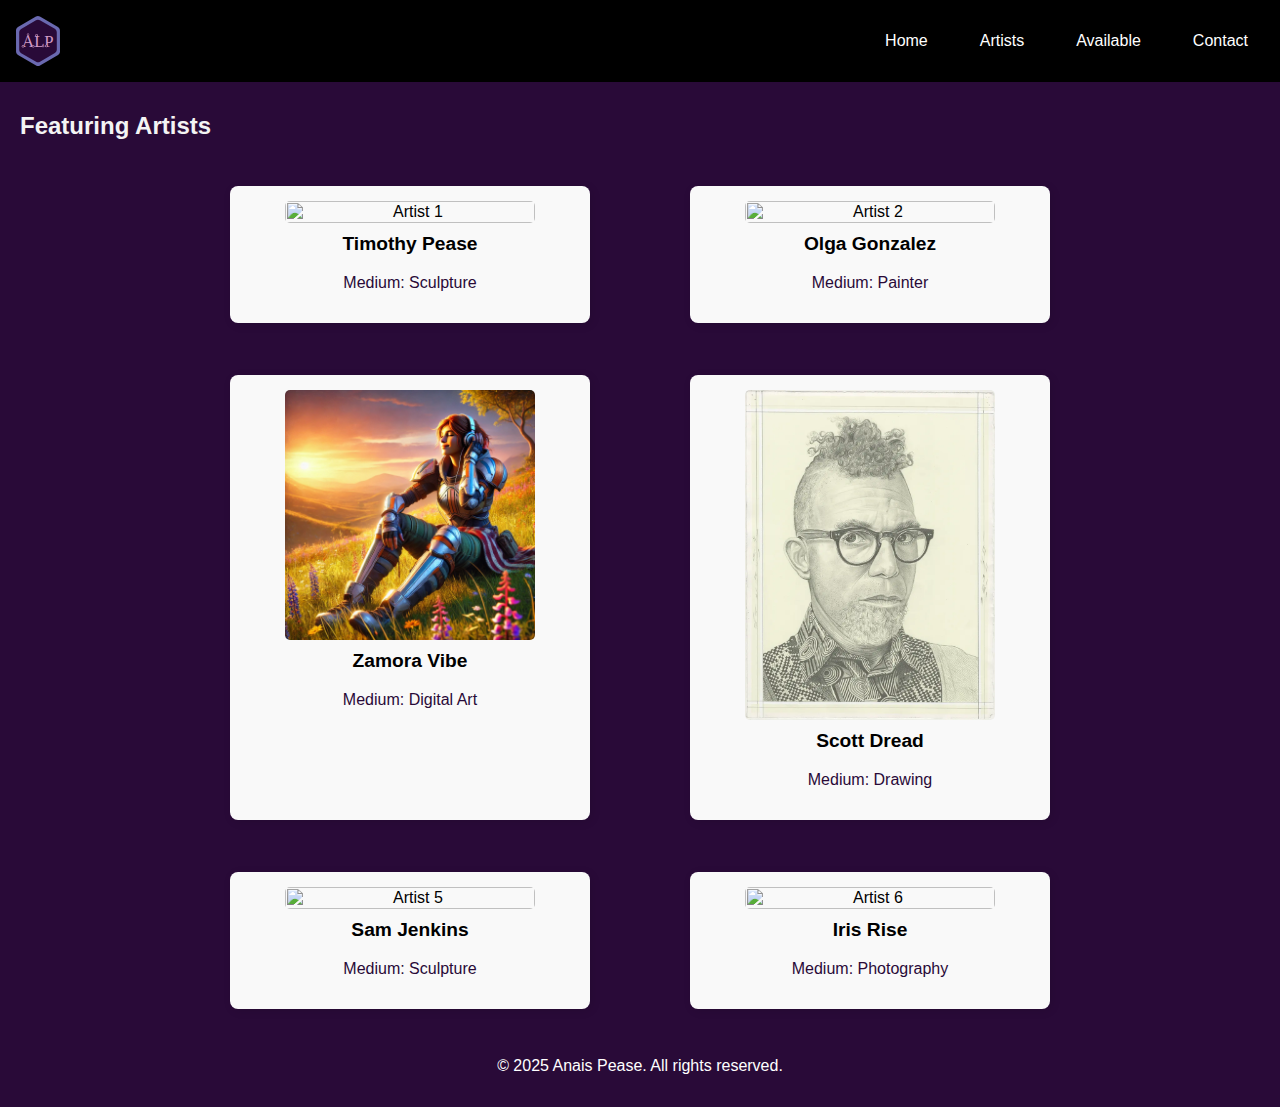
==== artist.html @ d34af565 "html for available" ====
<html lang="en">

<head>
    <!-- Character encoding should be declared early -->
    <meta charset="utf-8">

    <!-- Ensure proper rendering and touch zooming -->
    <meta name="viewport" content="width=device-width, initial-scale=1">

    <!-- Document title -->
    <title>Senior Art Exhibition</title>

    <!-- Meta description for SEO -->
    <meta name="description" content="A website for a recurring senor art event.">

    <!-- Meta keywords for SEO (note: search engines may give this less weight) -->
    <meta name="keywords" content="art, senior art, first fridays">

    <!-- Author of the document -->
    <meta name="author" content="Anais Pease">

    <!-- Compatibility with Internet Explorer -->
    <meta http-equiv="X-UA-Compatible" content="IE=edge">

    <!-- Link to external CSS stylesheet -->
    <link rel="stylesheet" href="styles.css">
    <link rel="stylesheet" href="artistStyles.css">
   

    <!-- Optimize for mobile devices -->
    <meta name="HandheldFriendly" content="true">
</head>

<body>
    <!--Navigation and logo-->
<header>
    <div class="logo">
        <a href="index.html"><img src="Logo/Anais_Pease_logo-color.svg.svg" alt="ALP Logo"></a>
    </div>
    <nav>
        <ul>
            <li><a href="index.html">Home</a></li>
            <li><a href="artist.html">Artists</a></li>
            <li><a href="available.html">Available</a></li>
            <li><a href="#">Contact</a></li>
        </ul>
    </nav>
</header>
<main id="featuring">
    <h2>Featuring Artists</h2>
    <section class="artists">
        <figure class="artist">
            <img src="Photos/artists/Timp.png" alt="Artist 1">
            <figcaption>
                <h3>Timothy Pease</h3>
                <p>Medium: Sculpture</p>
            </figcaption>
        </figure>
        <figure class="artist">
            <img src="Photos/artists/oolga.png" alt="Artist 2">
            <figcaption>
                <h3>Olga Gonzalez</h3>
                <p>Medium: Painter</p>
            </figcaption>
        </figure>
        <figure class="artist">
            <img src="Photos/artists/vibing.webp" alt="Artist 3">
            <figcaption>
                <h3>Zamora Vibe</h3>
                <p>Medium: Digital Art</p>
            </figcaption>
        </figure>
        <figure class="artist">
            <img src="Photos/artists/Dread-Scott.png" alt="Artist 4">
            <figcaption>
                <h3>Scott Dread</h3>
                <p>Medium: Drawing</p>
            </figcaption>
        </figure>
        <figure class="artist">
            <img src="Photos/artists/Sam.png" alt="Artist 5">
            <figcaption>
                <h3>Sam Jenkins</h3>
                <p>Medium: Sculpture</p>
            </figcaption>
        </figure>
        <figure class="artist">
            <img src="Photos/artists/lanscape.png" alt="Artist 6">
            <figcaption>
                <h3>Iris Rise</h3>
                <p>Medium: Photography</p>
            </figcaption>
        </figure>
    </section>
</main>

<footer>
    <p>&copy; 2025 Anais Pease. All rights reserved.</p>
</footer>

</body>
</html>
---- styles.css ----
/* Reset some default browser styles */
body, h1, ul {
    margin: 0;
    padding: 0;
}

body {
    margin: 0;
    font-family: Arial, sans-serif;
    background-color: #290A38;
}

header {
    display: flex;
    justify-content: space-between;
    align-items: center;
    padding: 1rem;
    background-color: #000000;
}

.logo img {
    height: 50px;
}

nav ul {
    display: flex;
    list-style: none;
    margin: 0;
    padding: 0;
}

nav ul li {
    margin-left: 20px;
}

nav ul li a {
    text-decoration: none;
    color: white;
    padding: 0.5rem 1rem;
}

nav ul li a:hover {
    background-color: #290A38;
    border-radius: 5px;
}
/* Responsive Design */
@media (max-width: 768px) {
    header {
        flex-direction: column;
        align-items: flex-start;
    }
    nav ul {
        flex-direction: column;
        width: 100%;
    }
    nav ul li {
        margin: 10px 0;
    }
    nav ul li a {
        display: block;
        width: 100%;
    }
}

/* Two-Column Layout */
h1,h2{
    color: #f4f4f4;
    margin-left: 10px;
    padding: 10px;

}
.event-layout {
    display: grid;
    grid-template-columns: 1fr;
    gap: 1rem;
    padding: 1rem;
}

.left-column, .right-column {
    padding: 1rem;
    background-color: #f4f4f4;
}

.buy-button {
    display: block;
    width: 100%;
    padding: 1rem;
    margin-bottom: 1rem;
    background-color: #ff00b3;
    color: white;
    border: none;
    cursor: pointer;
    font-size: 1rem;
}

.buy-button:hover {
    background-color: #290A38;
}

.event-image, .map-image {
    width: 100%;
    height: auto;
}
.map-image {
    display: flex;
    justify-self: center;
    width: auto;
    height: 50%;
    align-items: center;
}
/* Responsive Design */
@media (min-width: 768px) {
    .event-layout {
        grid-template-columns: 1fr 1fr;
    }
}

footer {
    text-align: center;
    padding: 1rem;
    color: white;
}
/*Styles for the carousel and grid on available page.*/
.product-showcase {
    width: 90%;
    margin: auto;
}

.view-toggle {
    text-align: center;
    margin-bottom: 20px;
}

.view-toggle button {
    padding: 10px 20px;
    margin: 0 5px;
    cursor: pointer;
}
.product-item img {
    width: 100%; /* Ensures the image takes up the full width of its container */
    height: auto; /* Maintains the aspect ratio */
    max-width: 300px; /* Sets a maximum width to prevent excessively large images */
    object-fit: cover; /* Ensures the image covers the container without distortion */
    border-radius: 8px; /* Optional: adds rounded corners */
    box-shadow: 0 4px 8px rgba(0, 0, 0, 0.1); /* Optional: adds a subtle shadow for depth */
}

/* Carousel styles */
.carousel-view {
    display: none; /* Hide by default */
}

.carousel {
    position: relative;
    overflow: hidden;
}

.carousel-inner {
    display: flex;
    transition: transform 0.5s ease;
}

.carousel-item {
    min-width: 100%;
    box-sizing: border-box;
}

.carousel-item img {
    max-width: 100%;
    height: auto;
    object-fit: cover;
}

.carousel-control {
    position: absolute;
    top: 50%;
    transform: translateY(-50%);
    background-color: rgba(0, 0, 0, 0.5);
    color: white;
    border: none;
    padding: 10px;
    cursor: pointer;
}

/* Grid view specific styles */
.grid-view .product-item {
    flex: 1 1 calc(33.333% - 20px); /* Three items per row with space between */
    margin: 10px;
}

.grid-view .product-item img {
    max-width: 100%; /* Ensures images fit within their grid items */
}

/* Carousel view specific styles */
.carousel-view .product-item {
    min-width: 80%; /* Adjusts the visible portion in the carousel */
    margin: 0 auto; /* Centers the item */
}

.carousel-view .product-item img {
    max-width: 100%; /* Ensures images fit within their carousel items */
}

.carousel-control.prev {
    left: 10px;
}

.carousel-control.next {
    right: 10px;
}

/* Grid styles */
.grid-view {
    display: none; /* Hide by default */
}

.grid-container {
    display: grid;
    grid-template-columns: repeat(auto-fit, minmax(200px, 1fr));
    gap: 20px;
}

.grid-item {
    text-align: center;
}

.grid-item img {
    width: 100%;
    height: auto;
    object-fit: cover;
}

/* Show carousel by default */
.carousel-view {
    display: block;
}
---- artistStyles.css ----
body {
    margin: 0;
    font-family: Arial, sans-serif;
    background-color: #290A38;
}

header {
    display: flex;
    justify-content: space-between;
    align-items: center;
    padding: 1rem;
    background-color: #000000;
}

.logo img {
    height: 50px;
}

nav ul {
    display: flex;
    list-style: none;
    margin: 0;
    padding: 0;
}

nav ul li {
    margin-left: 20px;
}

nav ul li a {
    text-decoration: none;
    color: white;
    padding: 0.5rem 1rem;
}

nav ul li a:hover {
    background-color: #290A38;
    border-radius: 5px;
}
/*Artist styles*/

.artists {
    display: grid;
    grid-template-columns: repeat(2, 1fr); /* Creates 2 equal-width columns */
    grid-template-rows: repeat(3, auto); /* 3 rows, height adjusts to content */
    gap: 20px; /* Space between grid items */
    max-width: 900px; /* Keeps it from stretching too wide */
    margin: 0 auto; /* Centers the section */
}

.artist {
    display: flex;
    flex-direction: column;
    align-items: center;
    text-align: center;
    background-color: #f9f9f9; /* Light background for contrast */
    padding: 15px;
    border-radius: 8px;
    box-shadow: 2px 2px 10px rgba(0, 0, 0, 0.1);
}

.artist img {
    width: 100%;
    max-width: 250px; /* Controls image size */
    height: auto;
    border-radius: 5px; /* Optional rounded corners */
}

.artist h3 {
    margin-top: 10px;
    font-size: 1.2rem;
}

.artist p {
    font-size: 1rem;
    color: #290A38;
}
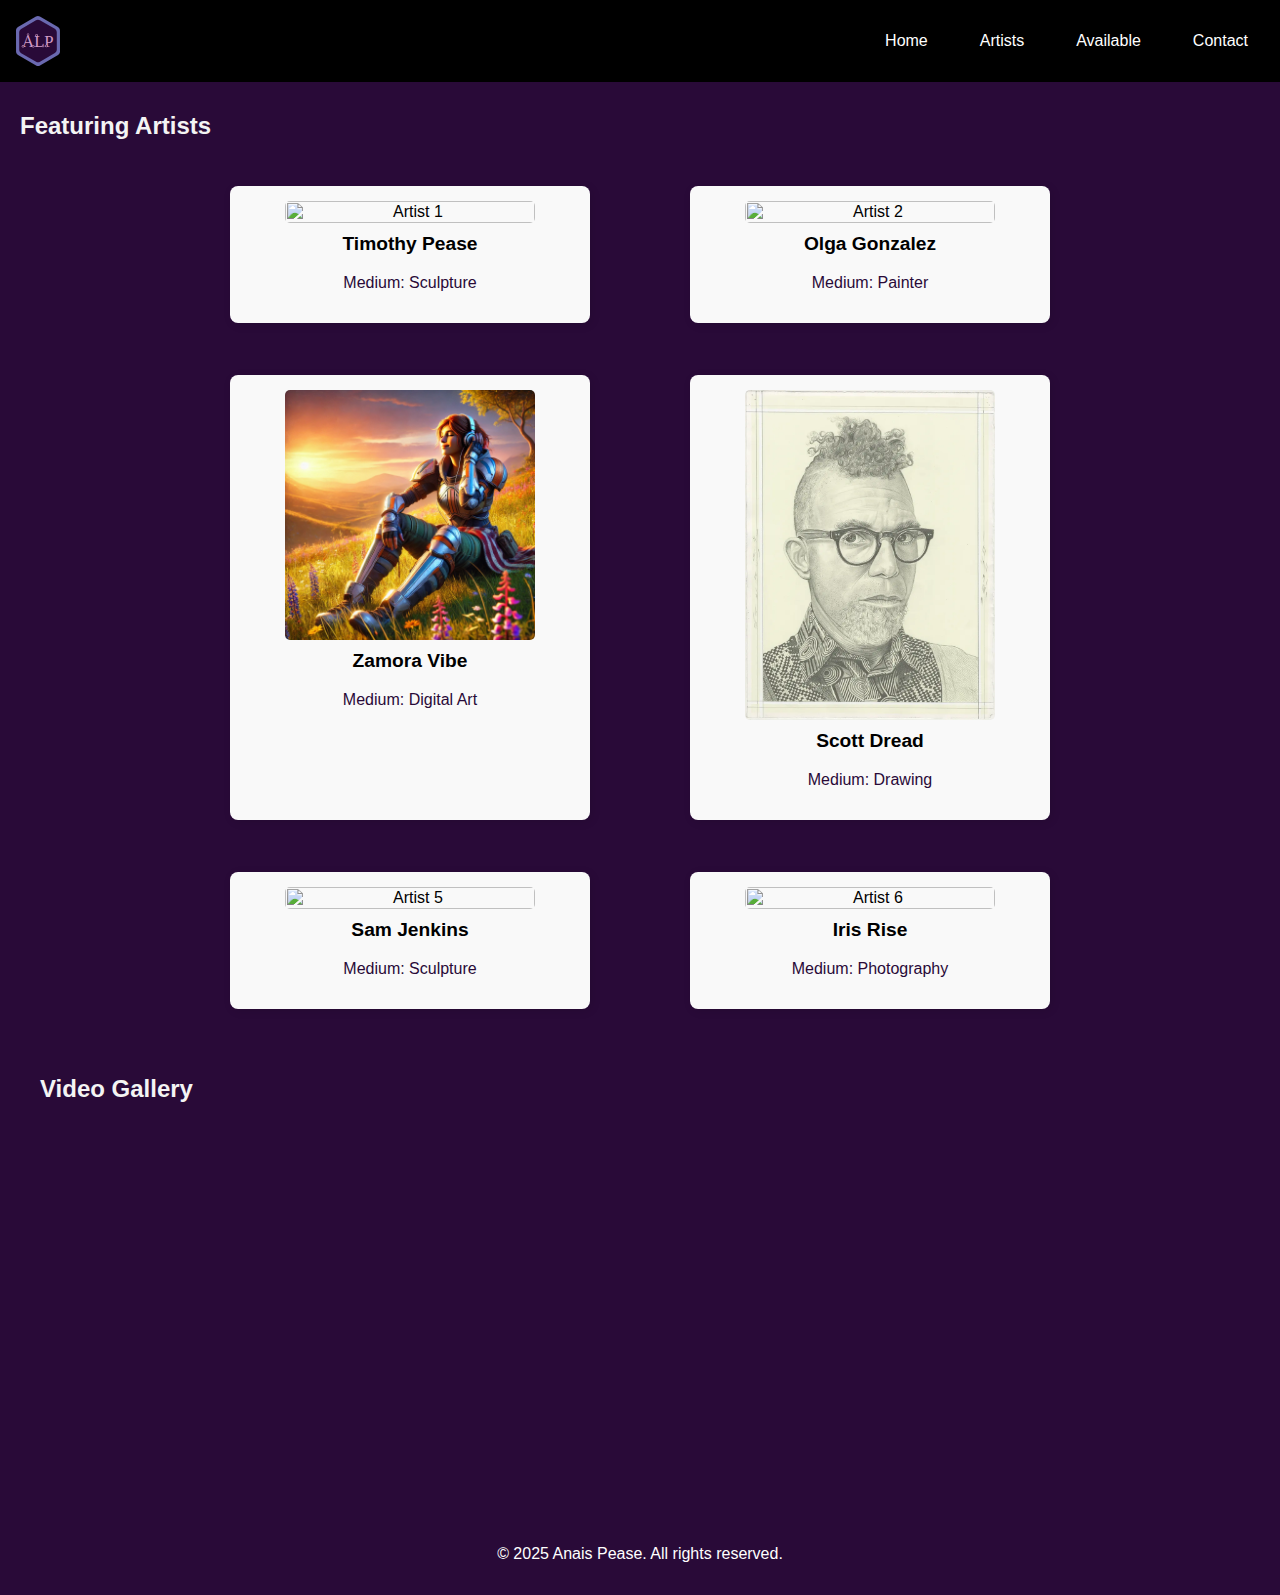
==== commit 1f09c0b9: "contact page" ====
--- a/artist.html
+++ b/artist.html
@@ -42,7 +42,7 @@
             <li><a href="index.html">Home</a></li>
             <li><a href="artist.html">Artists</a></li>
             <li><a href="available.html">Available</a></li>
-            <li><a href="#">Contact</a></li>
+            <li><a href="Contact.html">Contact</a></li>
         </ul>
     </nav>
 </header>
@@ -94,6 +94,21 @@
     </section>
 </main>
 
+<section id="video-gallery">
+    <h2>Video Gallery</h2>
+    <div class="video-container">
+        <!-- Embed video from YouTube -->
+         <iframe width="560" height="315" src="https://www.youtube.com/embed/cifhF0mCouA" frameborder="0" allow="accelerometer; autoplay; clipboard-write; encrypted-media; gyroscope; picture-in-picture" allowfullscreen></iframe>
+
+        <!-- Place holder and example for a vimeo -->
+        <!-- Embed another video from Vimeo -->
+        <iframe src="https://player.vimeo.com/video/VIDEO_ID" width="640" height="360" frameborder="0" allow="autoplay; fullscreen; picture-in-picture" allowfullscreen></iframe>
+
+
+    </div>
+</section>
+
+
 <footer>
     <p>&copy; 2025 Anais Pease. All rights reserved.</p>
 </footer>
--- a/styles.css
+++ b/styles.css
@@ -62,7 +62,7 @@
     }
 }
 
-/* Two-Column Layout */
+/* Two-Column Layout for home page.*/
 h1,h2{
     color: #f4f4f4;
     margin-left: 10px;
@@ -108,7 +108,7 @@
     height: 50%;
     align-items: center;
 }
-/* Responsive Design */
+/* Responsive Design for home page.*/
 @media (min-width: 768px) {
     .event-layout {
         grid-template-columns: 1fr 1fr;
@@ -120,118 +120,114 @@
     padding: 1rem;
     color: white;
 }
-/*Styles for the carousel and grid on available page.*/
-.product-showcase {
-    width: 90%;
-    margin: auto;
-}
-
+/*Styles for the available page.*/
+/* View Toggle Buttons */
 .view-toggle {
     text-align: center;
-    margin-bottom: 20px;
+    margin: 20px 0;
 }
 
 .view-toggle button {
     padding: 10px 20px;
     margin: 0 5px;
     cursor: pointer;
-}
+    background-color: #ff00b3;
+    color: white;
+    border: none;
+    border-radius: 5px;
+}
+
+.view-toggle button:hover {
+    background-color: #290A38;
+}
+
+/* Product Container */
+.product-container {
+    display: grid;
+    gap: 20px;
+    padding: 0 20px;
+}
+
+/* Grid View */
+.grid-view {
+    grid-template-columns: repeat(3, 1fr);
+}
+
+.product-item {
+    background-color: #fff;
+    color: #000;
+    padding: 10px;
+    border-radius: 5px;
+    text-align: center;
+}
+
 .product-item img {
-    width: 100%; /* Ensures the image takes up the full width of its container */
-    height: auto; /* Maintains the aspect ratio */
-    max-width: 300px; /* Sets a maximum width to prevent excessively large images */
-    object-fit: cover; /* Ensures the image covers the container without distortion */
-    border-radius: 8px; /* Optional: adds rounded corners */
-    box-shadow: 0 4px 8px rgba(0, 0, 0, 0.1); /* Optional: adds a subtle shadow for depth */
-}
-
-/* Carousel styles */
+    width: 100%;
+    height: auto;
+    max-width: 300px;
+    object-fit: cover;
+    border-radius: 8px;
+    box-shadow: 0 4px 8px rgba(0, 0, 0, 0.1);
+}
+
+.product-item h3 {
+    margin: 10px 0;
+}
+
+.product-item p {
+    margin: 5px 0;
+}
+
+.product-item button {
+    padding: 10px 20px;
+    margin-top: 10px;
+    background-color: #ff00b3;
+    color: white;
+    border: none;
+    border-radius: 5px;
+    cursor: pointer;
+}
+
+.product-item button:hover {
+    background-color: #290A38;
+}
+
+/* Carousel View */
 .carousel-view {
-    display: none; /* Hide by default */
-}
-
-.carousel {
-    position: relative;
-    overflow: hidden;
-}
-
-.carousel-inner {
-    display: flex;
-    transition: transform 0.5s ease;
-}
-
-.carousel-item {
-    min-width: 100%;
+    display: flex;
+    overflow-x: auto;
+    scroll-snap-type: x mandatory;
+}
+
+.carousel-view .product-item {
+    flex: 0 0 auto;
+    scroll-snap-align: center;
+    margin-right: 20px;
+}
+
+/* Responsive Design */
+@media (max-width: 768px) {
+    .grid-view {
+        grid-template-columns: 1fr;
+    }
+}
+
+/* Styles for the videos on artists page */
+#video-gallery {
+    width: 100%;
+    padding: 20px;
     box-sizing: border-box;
 }
 
-.carousel-item img {
+.video-container {
+    display: flex;
+    justify-content: space-around;
+    flex-wrap: wrap;
+    gap: 20px;
+}
+
+.video-container iframe {
     max-width: 100%;
-    height: auto;
-    object-fit: cover;
-}
-
-.carousel-control {
-    position: absolute;
-    top: 50%;
-    transform: translateY(-50%);
-    background-color: rgba(0, 0, 0, 0.5);
-    color: white;
-    border: none;
-    padding: 10px;
-    cursor: pointer;
-}
-
-/* Grid view specific styles */
-.grid-view .product-item {
-    flex: 1 1 calc(33.333% - 20px); /* Three items per row with space between */
-    margin: 10px;
-}
-
-.grid-view .product-item img {
-    max-width: 100%; /* Ensures images fit within their grid items */
-}
-
-/* Carousel view specific styles */
-.carousel-view .product-item {
-    min-width: 80%; /* Adjusts the visible portion in the carousel */
-    margin: 0 auto; /* Centers the item */
-}
-
-.carousel-view .product-item img {
-    max-width: 100%; /* Ensures images fit within their carousel items */
-}
-
-.carousel-control.prev {
-    left: 10px;
-}
-
-.carousel-control.next {
-    right: 10px;
-}
-
-/* Grid styles */
-.grid-view {
-    display: none; /* Hide by default */
-}
-
-.grid-container {
-    display: grid;
-    grid-template-columns: repeat(auto-fit, minmax(200px, 1fr));
-    gap: 20px;
-}
-
-.grid-item {
-    text-align: center;
-}
-
-.grid-item img {
-    width: 100%;
-    height: auto;
-    object-fit: cover;
-}
-
-/* Show carousel by default */
-.carousel-view {
-    display: block;
-}
+    border: none; /* Removes the default iframe border */
+    aspect-ratio: 16 / 9; /* Maintains a 16:9 aspect ratio */
+}--- a/artistStyles.css
+++ b/artistStyles.css
@@ -76,4 +76,22 @@
     color: #290A38;
 }
 
+/* Styles for the videos on artists page */
+#video-gallery {
+    width: 100%;
+    padding: 20px;
+    box-sizing: border-box;
+}
 
+.video-container {
+    display: flex;
+    justify-content: space-around;
+    flex-wrap: wrap;
+    gap: 20px;
+}
+
+.video-container iframe {
+    max-width: 100%;
+    border: none; /* Removes the default iframe border */
+    aspect-ratio: 16 / 9; /* Maintains a 16:9 aspect ratio */
+}
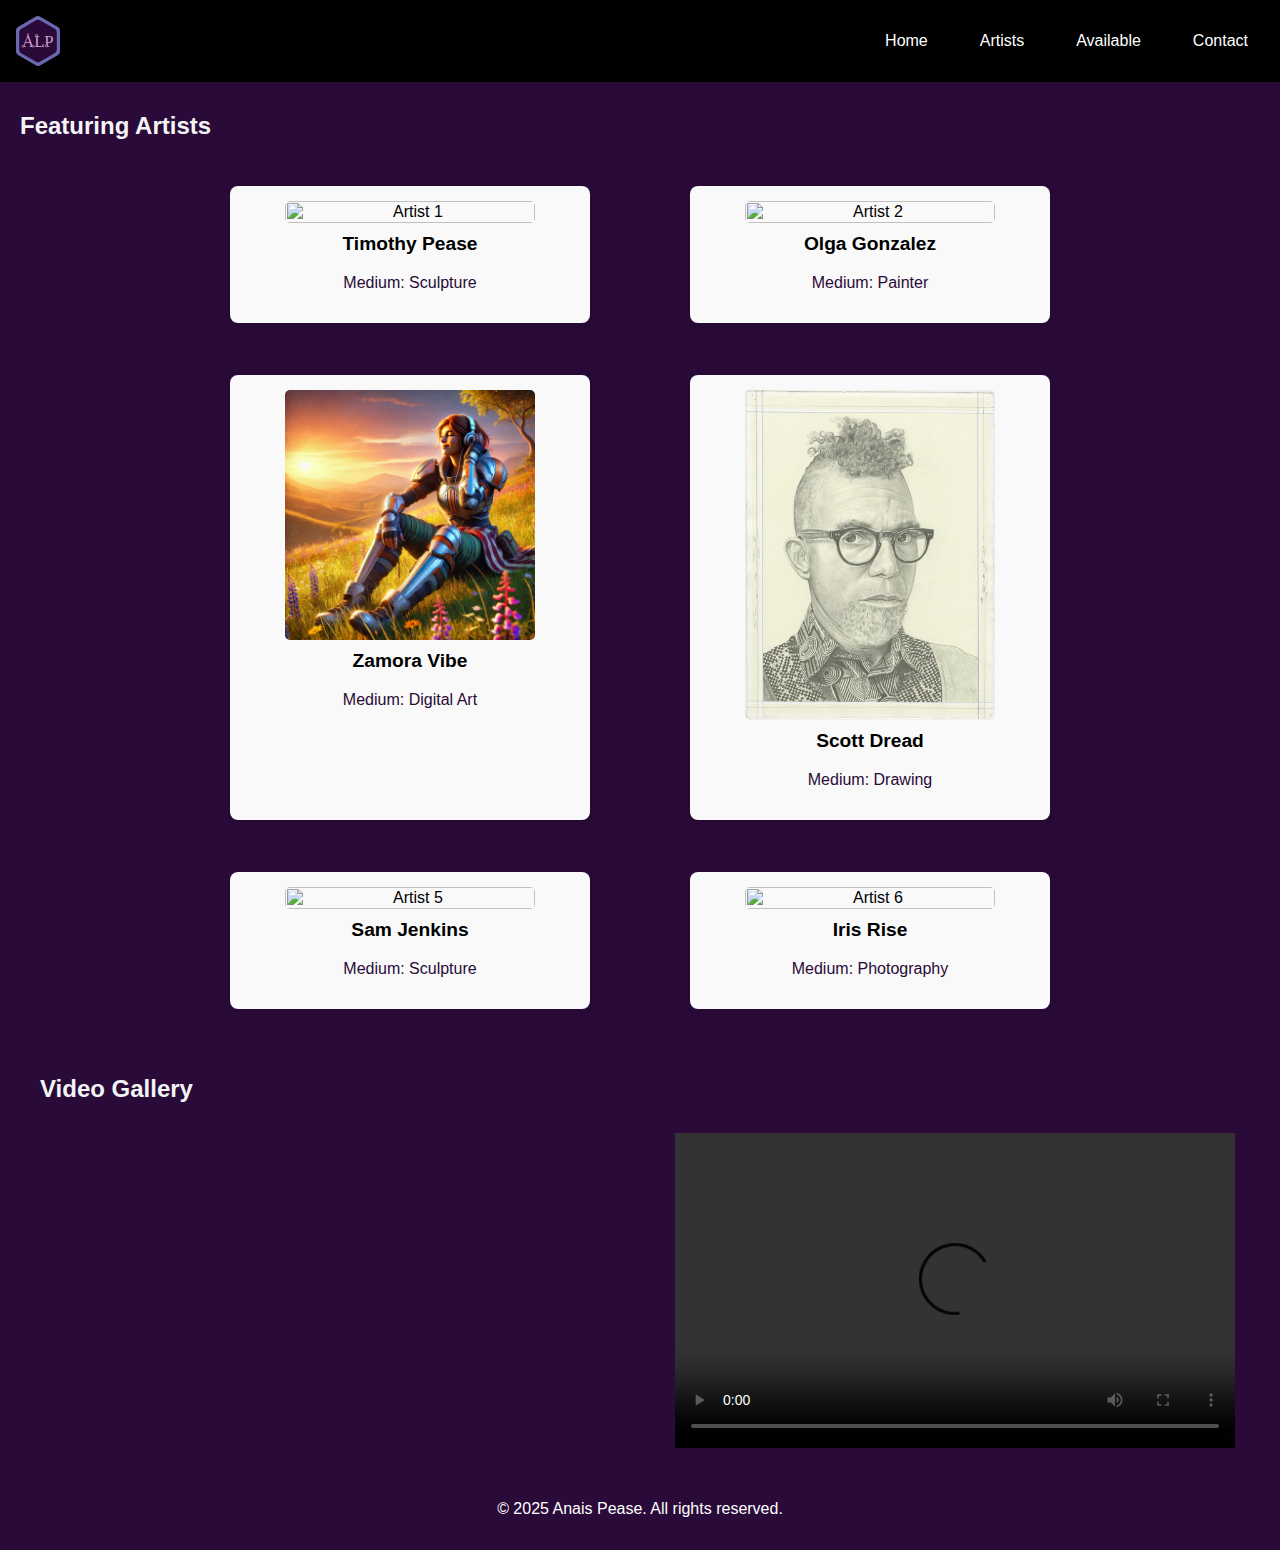
==== commit 000a2a71: "done" ====
--- a/artist.html
+++ b/artist.html
@@ -100,15 +100,18 @@
         <!-- Embed video from YouTube -->
          <iframe width="560" height="315" src="https://www.youtube.com/embed/cifhF0mCouA" frameborder="0" allow="accelerometer; autoplay; clipboard-write; encrypted-media; gyroscope; picture-in-picture" allowfullscreen></iframe>
 
-        <!-- Place holder and example for a vimeo -->
-        <!-- Embed another video from Vimeo -->
-        <iframe src="https://player.vimeo.com/video/VIDEO_ID" width="640" height="360" frameborder="0" allow="autoplay; fullscreen; picture-in-picture" allowfullscreen></iframe>
+   <!-- Local video file -->
+   <video controls width="560" height="315">
+    <source src="Videos/FinalInterview.mp4" type="video/mp4">
+    Your browser does not support the video tag.
+</video>
 
 
     </div>
 </section>
 
-
+<!-- Link to external JavaScript file -->
+<script src="scripts.js"></script>
 <footer>
     <p>&copy; 2025 Anais Pease. All rights reserved.</p>
 </footer>
--- a/styles.css
+++ b/styles.css
@@ -1,4 +1,5 @@
 /* Reset some default browser styles */
+
 body, h1, ul {
     margin: 0;
     padding: 0;
@@ -43,6 +44,7 @@
     background-color: #290A38;
     border-radius: 5px;
 }
+
 /* Responsive Design */
 @media (max-width: 768px) {
     header {
@@ -114,7 +116,15 @@
         grid-template-columns: 1fr 1fr;
     }
 }
-
+/* Sets the whole page on a flex box to ensure the content is spaced correctly and that the footer is at the bottom of the page. */
+.content {
+    display: flex;
+    flex-direction: column;
+    min-height: 100vh; /* Uses the full view height */
+}
+
+
+/* Footer styles */
 footer {
     text-align: center;
     padding: 1rem;
@@ -212,22 +222,136 @@
     }
 }
 
-/* Styles for the videos on artists page */
-#video-gallery {
-    width: 100%;
+/* Styles for the contact page */
+/* Styles for the chatbox-with-tail */
+.contact-main{
+    display: flex; /* Enables the use of flexbox properties */
+    flex: 1;
+    align-items: center; /* Vertically center the content */
+    justify-content: center; /* Horizontally center the content */
     padding: 20px;
-    box-sizing: border-box;
-}
-
-.video-container {
-    display: flex;
-    justify-content: space-around;
-    flex-wrap: wrap;
-    gap: 20px;
-}
-
-.video-container iframe {
-    max-width: 100%;
-    border: none; /* Removes the default iframe border */
-    aspect-ratio: 16 / 9; /* Maintains a 16:9 aspect ratio */
-}+    height: auto; 
+    width: 100%;
+    font-family: Cambria, Cochin, Georgia, Times, 'Times New Roman', serif;
+}
+.contact-container {
+    margin: 50px auto;
+    padding: 20px;
+    width: 485px;
+    line-height: 1.6;
+}
+
+.chatbox {
+    position: relative;
+    background-color: rgb(241, 198, 247); /* Light purple */
+    border-radius: 20px;
+    padding: 15px;
+    max-width: 90%;
+    color: #290A38;
+    font-size: 16px;
+    margin-bottom: 10px;
+}
+
+.chatbox::after {
+    content: '';
+    position: absolute;
+    bottom: 0;
+    left: 50px;
+    width: 0;
+    height: 0;
+    border: 20px solid transparent;
+    border-top-color: #F1C6F7;
+    border-bottom: 0;
+    margin-left: -10px;
+    margin-bottom: -20px;
+}
+
+.contact-icons {
+    display: flex;
+    justify-content: space-evenly;
+}
+
+.contact-icons div {
+    align-items: center;
+    display: flex;
+    margin: 20px auto;
+}
+
+.contact-icons img {
+    width: 40px; /* Adjust size as needed */
+    margin-right: 10px;
+}
+
+span {
+    color: #FFF; /* White color for the text */
+    font-size: 14px;
+}
+
+/* Icons color change. */
+.contact-icons img {
+    filter: invert(100%); /* Makes black icons white */
+}
+
+/* contact page h1 tag */
+.contact-main h1 {
+    color: #290A38; /* Change the color */
+    font-size: 24px; /* Set the font size */
+    text-align: left; /* Align the text to the center */
+    font-weight: bold; /* Make the font bold */
+    padding: 10px; /* Add padding above and below the text */
+}
+.contact-main p{
+    padding-top: 0;
+    padding-bottom: 0;
+    padding: 25px;
+    font-size: 18px;
+}
+/* Styles for the form on contact page */
+form {
+    margin: 20px auto;
+    padding: 20px;
+    color: #F1C6F7; /* Uses text color based on theme */
+    border-radius: 5px;
+    display: flex;
+    flex-direction: column;
+    align-items: center;
+    justify-content: center;
+    width: 100%;
+    max-width: 380px;
+
+}
+
+.form-group {
+    margin-bottom: 10px;
+}
+
+label {
+    display: block;
+    margin-bottom: 5px;
+    color: var(--text-color); /* Ensures label text follows theme */
+}
+
+input[type="text"], input[type="radio"] {
+    margin-right: 10px;
+}
+
+button {
+    padding: 10px 20px;
+    background-color: #ff00b3; /* Ensure this is the variable used */
+    color: #290A38;
+    border: none;
+    border-radius: 5px;
+    cursor: pointer;
+}
+
+button:hover {
+    background-color: #333; /* This is specifically for hover state */
+    color: #ff00b3;
+}
+
+/*Styles the icons to size*/
+img.icon {
+    vertical-align: middle;
+    width: 24px; /* Adjust size as necessary */
+    filter: brightness(0) saturate(95%) invert(56%) sepia(90%) saturate(429%) hue-rotate(246deg) brightness(99%) contrast(101%); /* changes the icon img color to match the pick the best I can. Not an SVG. */
+}
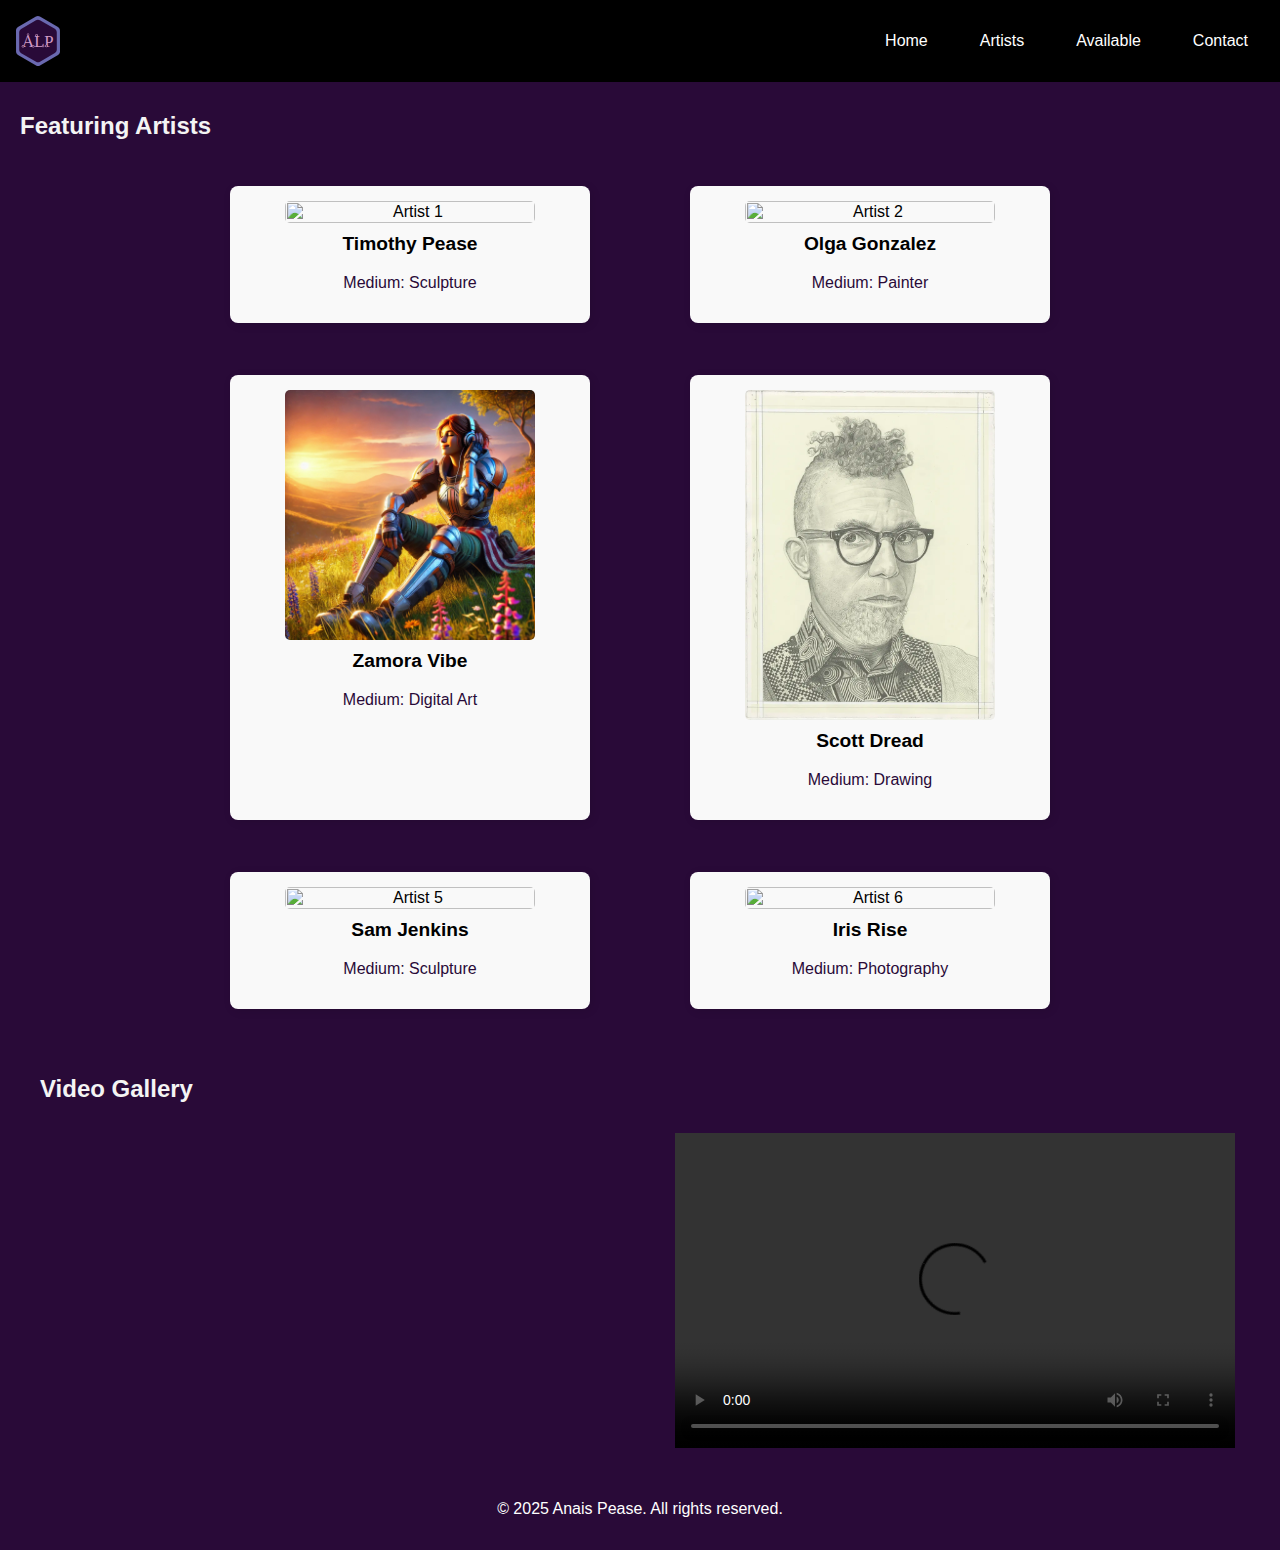
==== commit cec95053: "masssssssss" ====
--- a/artist.html
+++ b/artist.html
@@ -100,6 +100,11 @@
         <!-- Embed video from YouTube -->
          <iframe width="560" height="315" src="https://www.youtube.com/embed/cifhF0mCouA" frameborder="0" allow="accelerometer; autoplay; clipboard-write; encrypted-media; gyroscope; picture-in-picture" allowfullscreen></iframe>
 
+<!-- local video but youtube location, currently not avaiable due to privacy -->
+    <!-- <div class="video-container">
+        -- Embed video from YouTube --
+         <iframe width="560" height="315" src="https://www.youtube.com/watch?v=QdtXMu9bkHo" frameborder="0" allow="accelerometer; autoplay; clipboard-write; encrypted-media; gyroscope; picture-in-picture" allowfullscreen></iframe>-->
+    
    <!-- Local video file -->
    <video controls width="560" height="315">
     <source src="Videos/FinalInterview.mp4" type="video/mp4">
--- a/styles.css
+++ b/styles.css
@@ -75,6 +75,11 @@
     display: grid;
     grid-template-columns: 1fr;
     gap: 1rem;
+    padding: 1rem;
+}
+.event-summary{
+    letter-spacing: 1.5px;
+    font-family:'Segoe UI', Tahoma, Geneva, Verdana, sans-serif;
     padding: 1rem;
 }
 
@@ -355,3 +360,47 @@
     width: 24px; /* Adjust size as necessary */
     filter: brightness(0) saturate(95%) invert(56%) sepia(90%) saturate(429%) hue-rotate(246deg) brightness(99%) contrast(101%); /* changes the icon img color to match the pick the best I can. Not an SVG. */
 }
+
+/* Styles for the lightbox model that allows img to be enlarged. */
+.lightbox-modal {
+    display: none; /* Hidden by default */
+    position: fixed; /* Stay in place */
+    z-index: 1050; /* Sit on top */
+    padding-top: 100px; /* Location of the box */
+    left: 0;
+    top: 0;
+    width: 90%; /* width */
+    height: auto; /* Adjusted height */
+    overflow: auto; /* Enable scroll if needed */
+    background-color: rgba(0,0,0,0.9); /* Black w/ opacity */
+}
+.modal-content {
+    display: block;
+    max-width: 90%; /* Max width of the image to be 90% of the viewport */
+    max-height: 80vh; /* Max height to be 80% of the viewport height */
+    margin: auto; /* Center the image horizontally */
+    object-fit: contain; /* Ensures the image is scaled properly without being cropped */
+}
+
+.close {
+    position: absolute;
+    top: 20px; /* Position close button in the top right corner */
+    right: 30px;
+    color: #fff;
+    font-size: 40px;
+    font-weight: bold;
+    cursor: pointer;
+}
+
+.close:hover,
+.close:focus {
+    color: #bbb;
+    text-decoration: none;
+}
+
+#caption {
+    text-align: center;
+    color: #ccc;
+    padding: 10px 0;
+    height: auto; /* Adjust based on content */
+}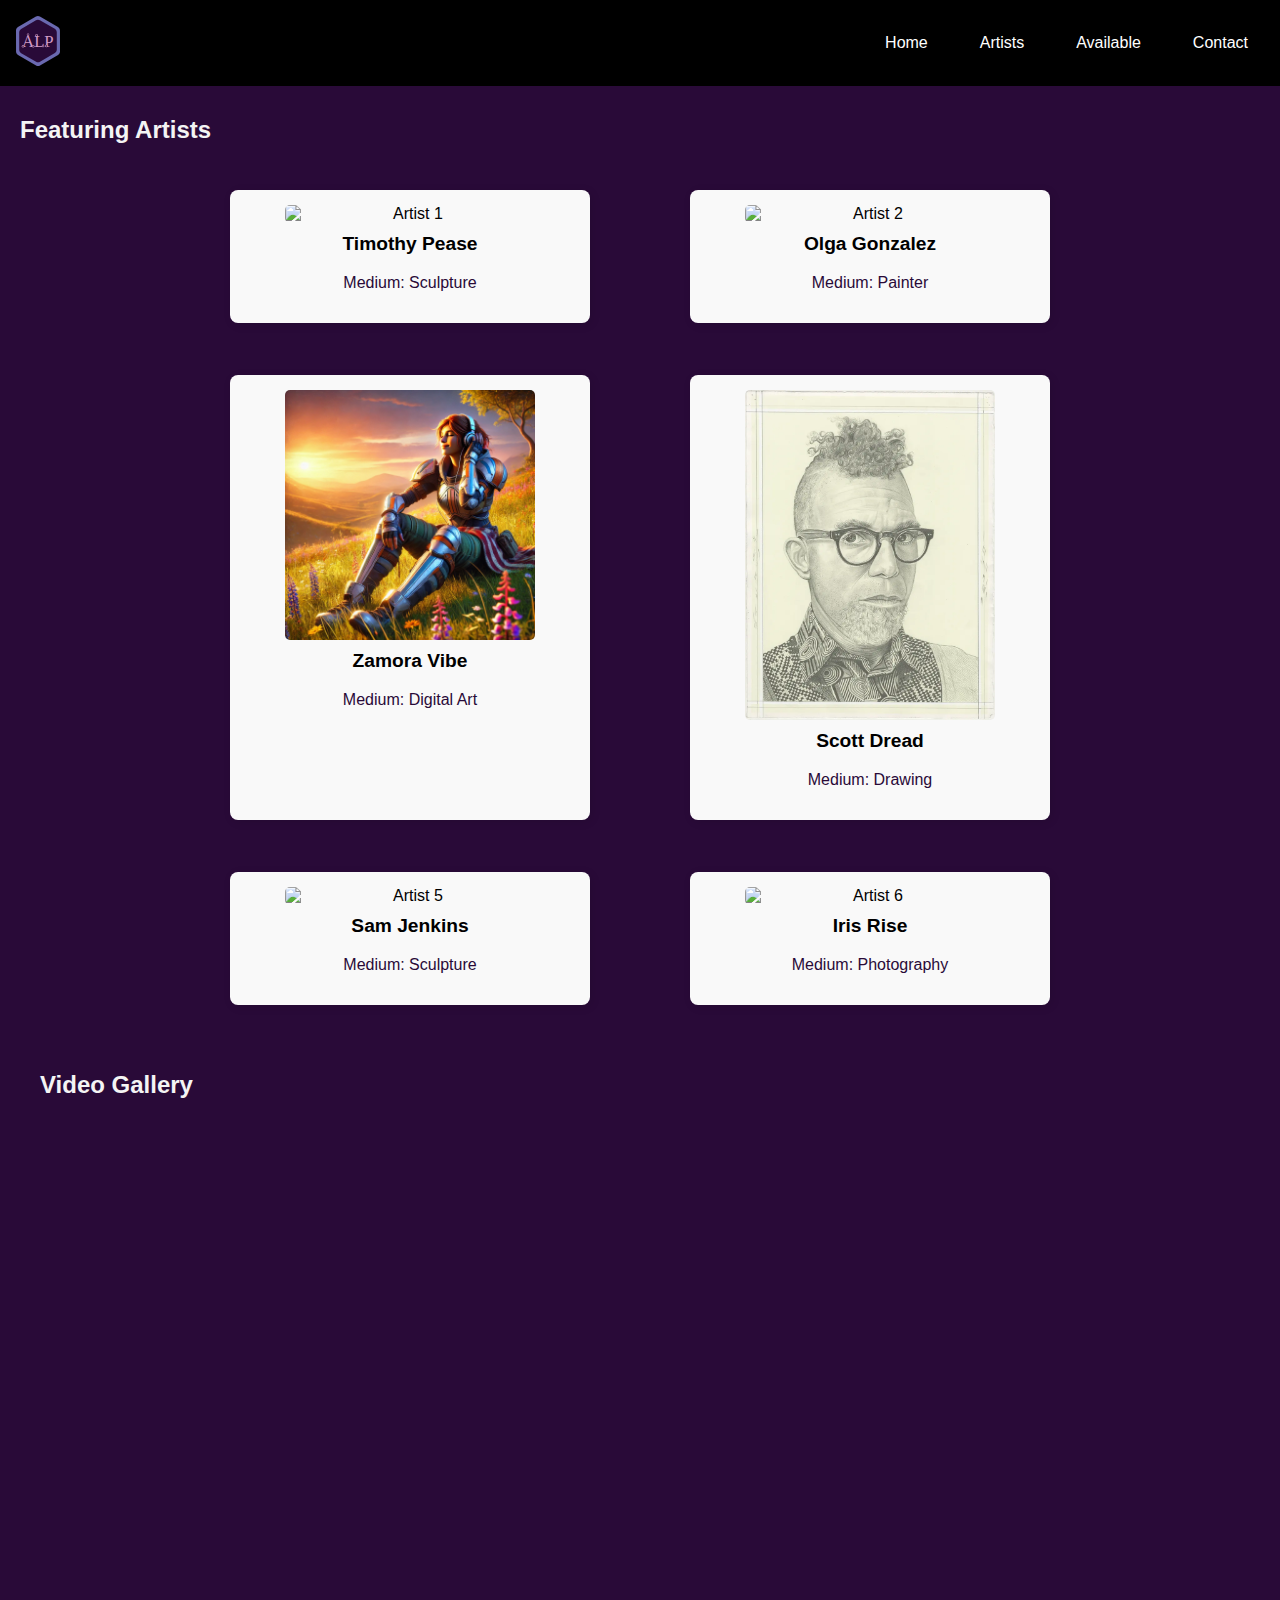
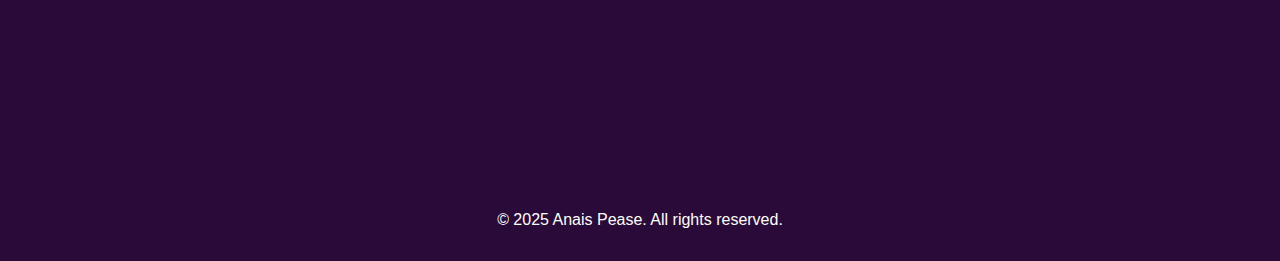
==== commit 34d254dd: "ahhh" ====
--- a/artist.html
+++ b/artist.html
@@ -1,3 +1,4 @@
+<!DOCTYPE html>
 <html lang="en">
 
 <head>
@@ -98,20 +99,11 @@
     <h2>Video Gallery</h2>
     <div class="video-container">
         <!-- Embed video from YouTube -->
-         <iframe width="560" height="315" src="https://www.youtube.com/embed/cifhF0mCouA" frameborder="0" allow="accelerometer; autoplay; clipboard-write; encrypted-media; gyroscope; picture-in-picture" allowfullscreen></iframe>
-
-<!-- local video but youtube location, currently not avaiable due to privacy -->
-    <!-- <div class="video-container">
-        -- Embed video from YouTube --
-         <iframe width="560" height="315" src="https://www.youtube.com/watch?v=QdtXMu9bkHo" frameborder="0" allow="accelerometer; autoplay; clipboard-write; encrypted-media; gyroscope; picture-in-picture" allowfullscreen></iframe>-->
-    
-   <!-- Local video file -->
-   <video controls width="560" height="315">
-    <source src="Videos/FinalInterview.mp4" type="video/mp4">
-    Your browser does not support the video tag.
-</video>
-
-
+        <iframe width="560" height="315" src="https://www.youtube.com/embed/cifhF0mCouA" frameborder="0" allow="accelerometer; autoplay; clipboard-write; encrypted-media; gyroscope; picture-in-picture" allowfullscreen></iframe>
+    </div>
+    <div class="video-container">
+        <!-- Embed video from YouTube -->
+        <iframe width="560" height="315" src="https://www.youtube.com/embed/QdtXMu9bkHo" frameborder="0" allow="accelerometer; autoplay; clipboard-write; encrypted-media; gyroscope; picture-in-picture" allowfullscreen></iframe>
     </div>
 </section>
 
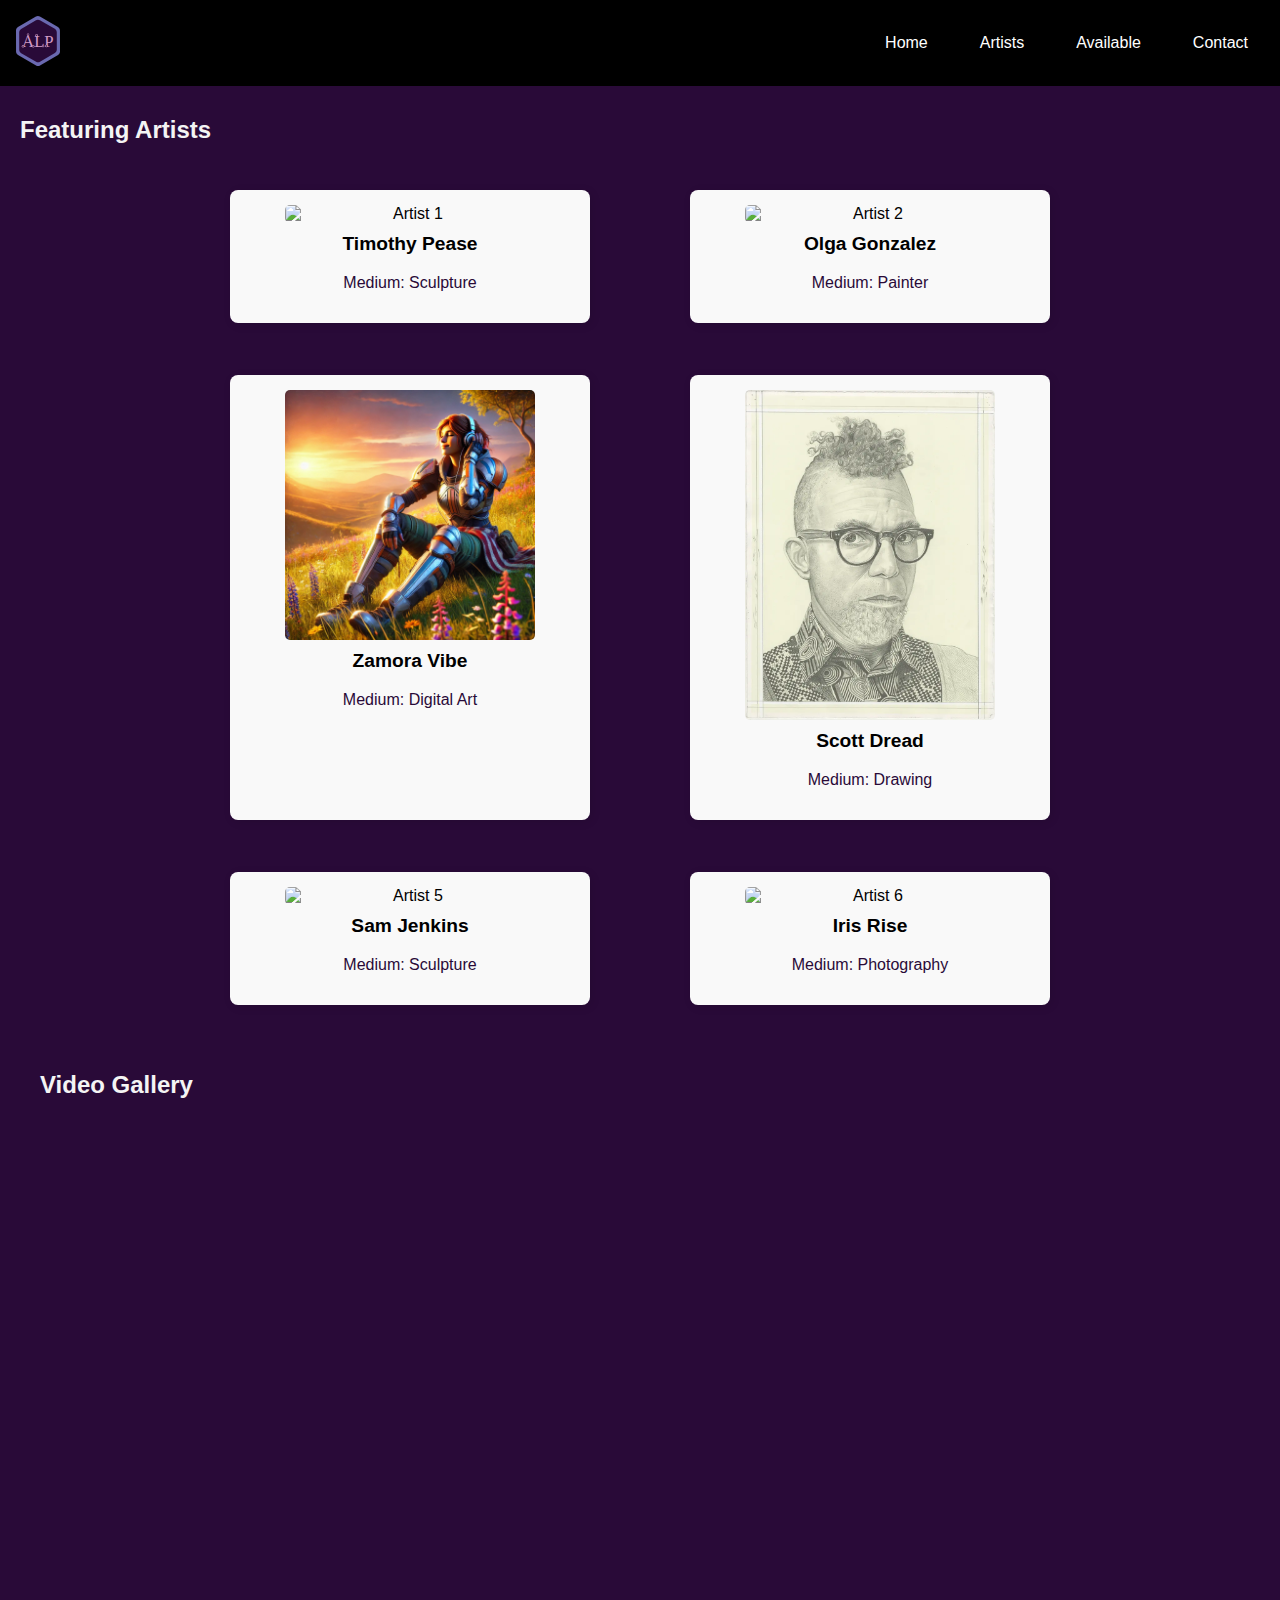
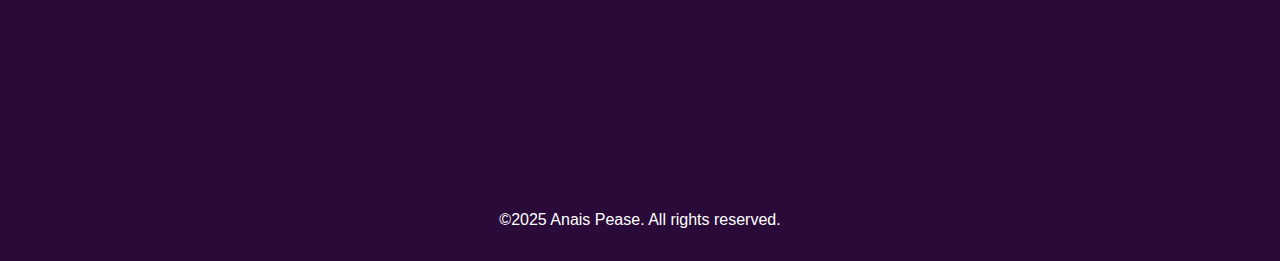
==== commit 40f893fa: "validation" ====
--- a/artist.html
+++ b/artist.html
@@ -110,7 +110,7 @@
 <!-- Link to external JavaScript file -->
 <script src="scripts.js"></script>
 <footer>
-    <p>&copy; 2025 Anais Pease. All rights reserved.</p>
+    <p>&copy;2025 Anais Pease. All rights reserved.</p>
 </footer>
 
 </body>
